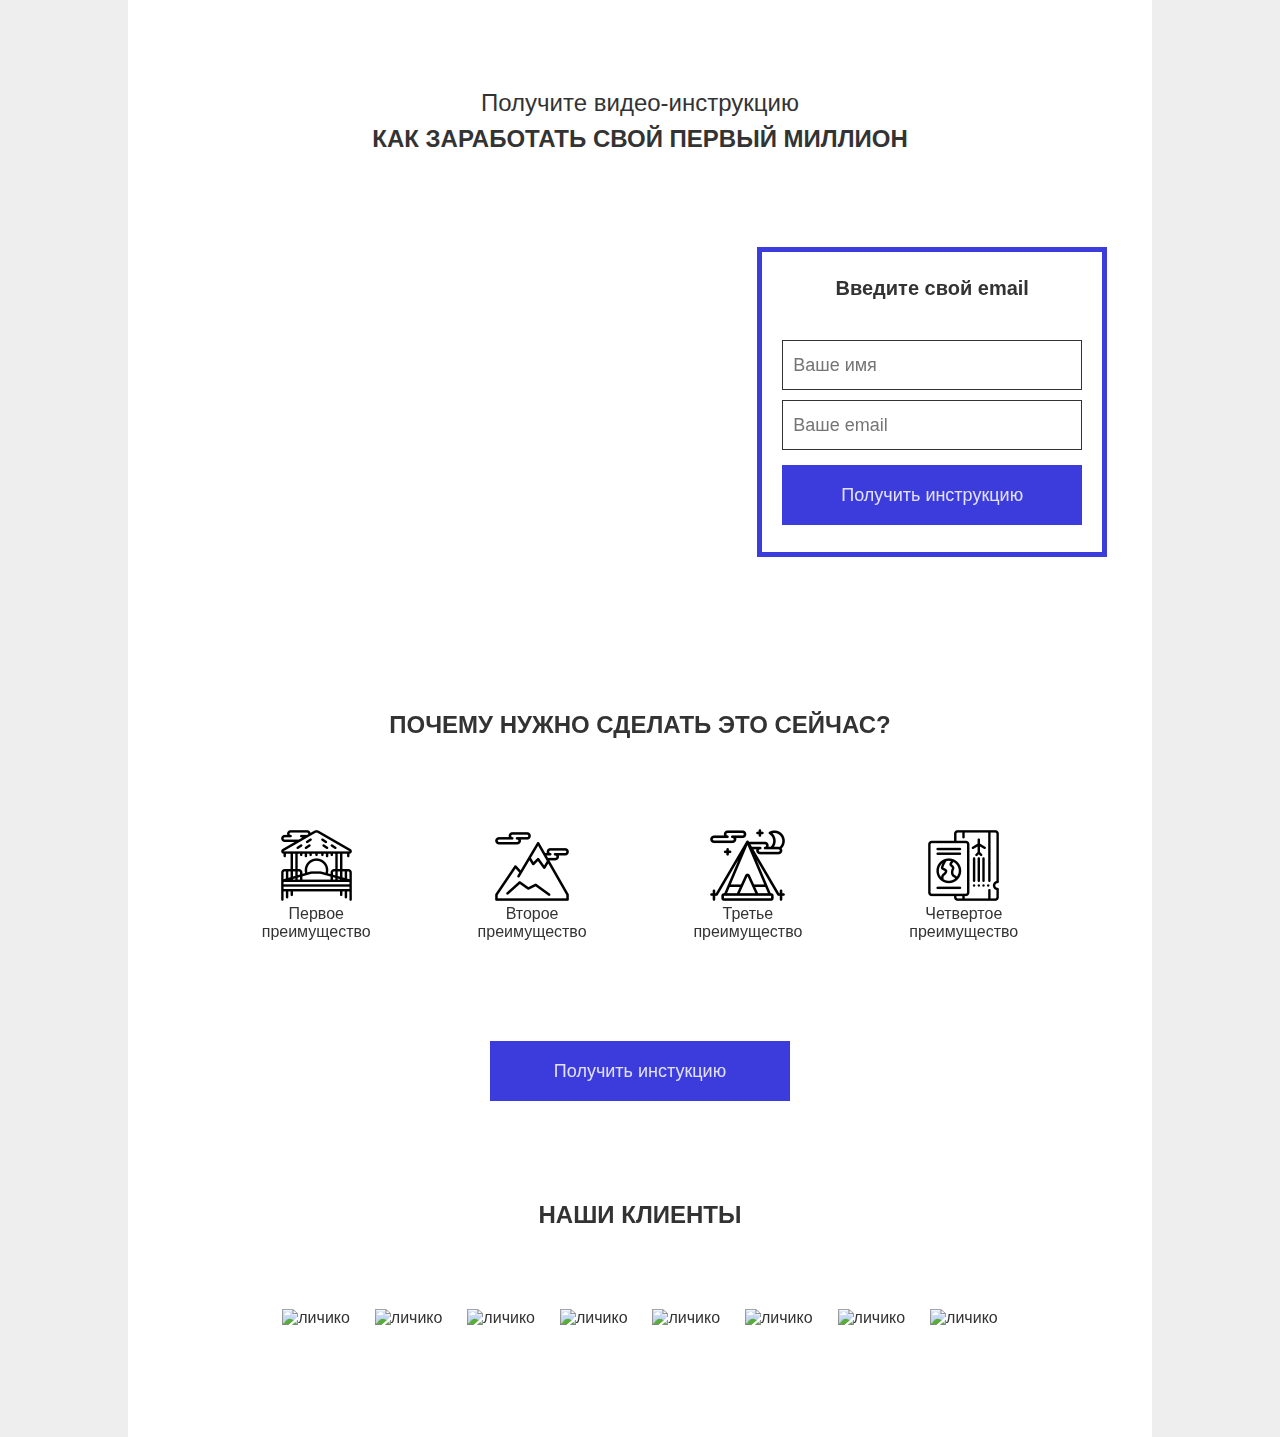
==== lesson7/index.html @ 7f2c10e3 "Create index.html" ====
<!DOCTYPE html>
<html lang="en">
<head>
	<meta charset="UTF-8">
	<link rel="stylesheet" href="css/normalize.css">
	<link rel="stylesheet" href="css/style.css">
	<link rel="stylesheet" href="css/reset.css">
	<title>Как заработать свой первый миллион</title>
</head>
<body>
	<div class="container">
		<h1 class="header"><span>Получите видео-инструкцию</span><strong>Как заработать свой первый миллион</strong></h1>
		<div class="main">
			<div class="video">
				<iframe width="550" height="310" src="https://www.youtube.com/embed/7vKHjgMhOVY" frameborder="0" allow="accelerometer; autoplay; encrypted-media; gyroscope; picture-in-picture" allowfullscreen></iframe>
			</div>
			<div class="form">
				<form action="#">
					<p class="form-header"> Введите свой email</p>
					<input type="text" placeholder="Ваше имя">
					<input type="text" placeholder="Ваше email">
					<button class="btn">Получить инструкцию</button>
				</form>
			</div>
		</div>
		<div class="section">
			<h2 class="feature-header">почему нужно сделать это сейчас?</h2>
			<div class="feature">
				<div class="feature-block">
					<img src="img/01.png" alt="Первое преимущество">	
					<p>Первое<br> преимущество</p>
				</div>
				<div class="feature-block">
					<img src="img/02.png" alt="Второе преимущество">
					<p>Второе<br> преимущество</p>
				</div>
				<div class="feature-block">
					<img src="img/03.png" alt="Третье преимущество">
					<p>Третье<br> преимущество</p>
				</div>
				<div class="feature-block">
					<img src="img/04.png" alt="Четвертое преимущество">
					<p>Четвертое<br> преимущество</p>
				</div>
			</div>
			<button class="btn feature-btn">Получить инстукцию</button>
		</div>
	
		<div class="section">
			<h2 class="clients-header">наши клиенты</h2>
			<div class="clients">
				<img src="img/1.jpg" alt="личико">
				<img src="img/2.jpg" alt="личико">
				<img src="img/3.jpg" alt="личико">
				<img src="img/4.jpg" alt="личико">
				<img src="img/5.jpg" alt="личико">
				<img src="img/6.jpg" alt="личико">
				<img src="img/7.jpg" alt="личико">
				<img src="img/8.jpg" alt="личико">
			</div>
		</div>
	</div>
</body>
</html>
---- lesson7/css/style.css ----
* {
	box-sizing: border-box;
}
body {
	font-family: Tahoma, sans-serif;
	color: #333;
	background-color: #eeeeee;
}
.container {
	padding-bottom: 100px;
	width: 80%;
	position: absolute;
	left: 10%;
	background-color: #fff;
}
.header {
	text-align: center;
	font-size: 24px;
	margin-top: 85px;
	line-height: 1.5;
}
.header span {
	display: block;
}
strong {
	text-transform: uppercase;
	font-weight: 900;
}
.main {
	margin-top: 90px;
	text-align: center;
}
.video, .form {
	display: inline-block;
	vertical-align: top;
	text-align: center;
}
.form {
	width: 350px;
	height: 310px;
	margin-left: 30px;
	border: 5px solid #3c3cdd;
	padding: 25px 0;
}
.form-header {
	margin-bottom: 30px;
	font-weight: 900;
	font-size: 20px;
}
.form input {
	width: 300px;
	height: 50px;
	margin-top: 10px;
	font-size: 18px;
	padding-left: 10px;
	border: 1px solid #333;
}
.btn {
	width: 300px;
	height: 60px;
	margin-top: 15px;
	border: none;
	background-color: #3c3cdd;
	color: #e1e1f8;
	font-size: 18px;
}
.feature-header {
	margin-top: 150px;
	margin-bottom: 90px;
	text-transform: uppercase;
	font-weight: 900;
	font-size: 24px;
	text-align: center;
}
.feature {
	text-align: center;
}
.feature-block {
	display: inline-block;
	margin: 0 5%;
}
.feature-btn {
	display: block;
	margin: 100px auto;
}
.clients-header {
	text-transform: uppercase;
	font-weight: 900;
	text-align: center;
	font-size: 24px;
}
.clients {
	text-align: center;
	margin-top: 70px;
}
.clients img {
	margin: 1%;
}
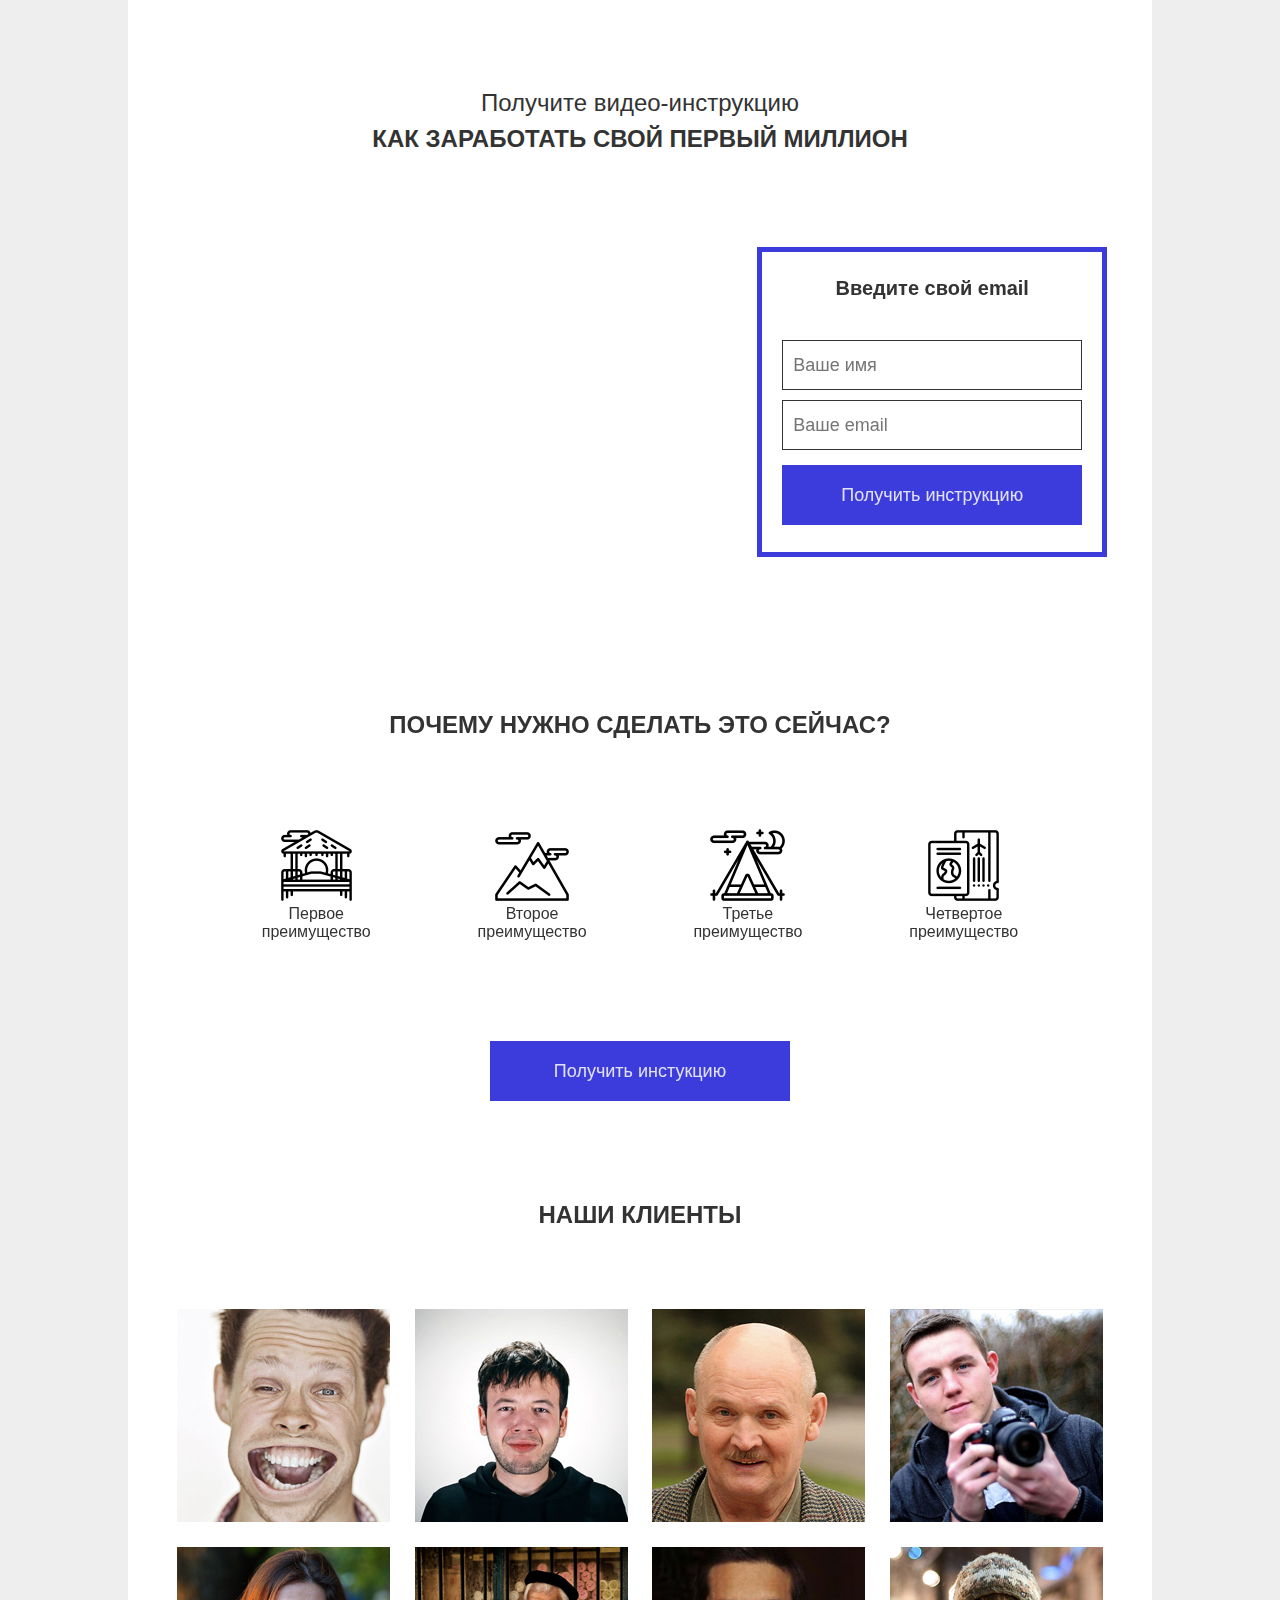
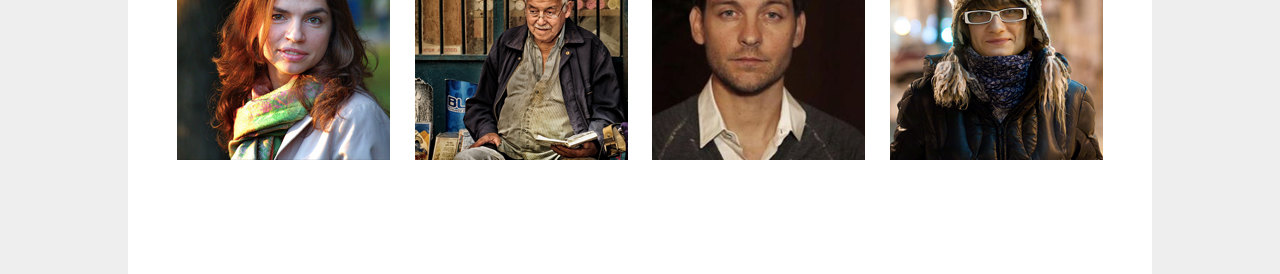
==== commit fed155d2: "Update index.html" ====
--- a/lesson7/index.html
+++ b/lesson7/index.html
@@ -49,14 +49,14 @@
 		<div class="section">
 			<h2 class="clients-header">наши клиенты</h2>
 			<div class="clients">
-				<img src="img/1.jpg" alt="личико">
-				<img src="img/2.jpg" alt="личико">
-				<img src="img/3.jpg" alt="личико">
-				<img src="img/4.jpg" alt="личико">
-				<img src="img/5.jpg" alt="личико">
-				<img src="img/6.jpg" alt="личико">
-				<img src="img/7.jpg" alt="личико">
-				<img src="img/8.jpg" alt="личико">
+				<img src="img/ebalo1.jpg" alt="личико">
+				<img src="img/ebalo2.jpg" alt="личико">
+				<img src="img/ebalo3.jpg" alt="личико">
+				<img src="img/ebalo4.jpg" alt="личико">
+				<img src="img/ebalo5.jpg" alt="личико">
+				<img src="img/ebalo6.jpg" alt="личико">
+				<img src="img/ebalo7.jpg" alt="личико">
+				<img src="img/ebalo8.jpg" alt="личико">
 			</div>
 		</div>
 	</div>
